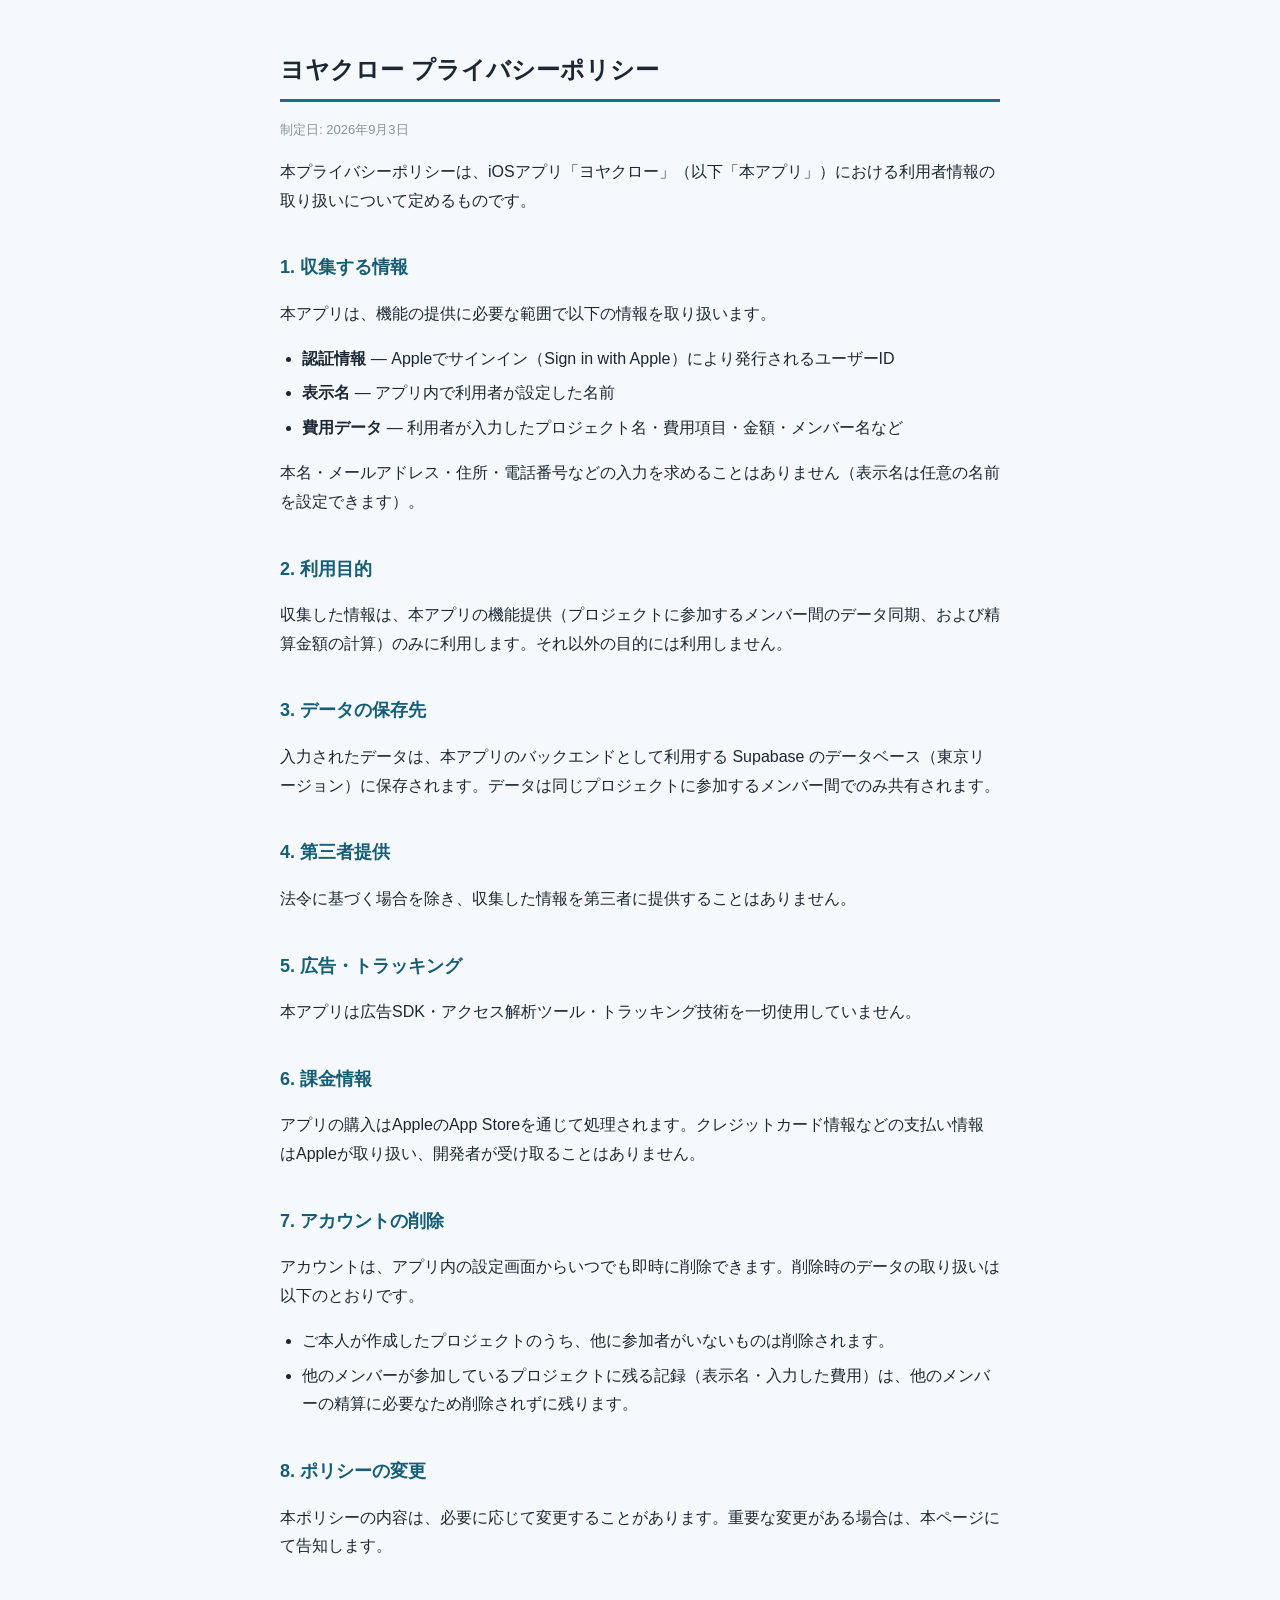
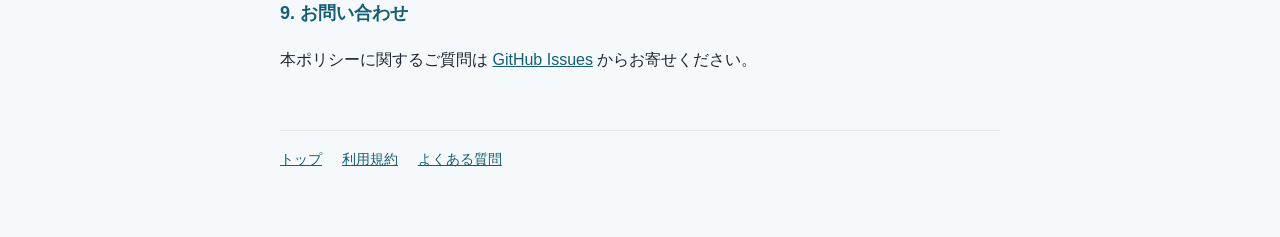
==== privacy.html @ ce684244 "ヨヤクロー サポートサイト初版（index/privacy/terms/support） Co-Authored-By: Claude Fable 5 <noreply@anthropic.com> " ====
<!doctype html>
<html lang="ja">
<head>
<meta charset="utf-8">
<meta name="viewport" content="width=device-width, initial-scale=1">
<title>プライバシーポリシー | ヨヤクロー</title>
<link rel="stylesheet" href="style.css">
</head>
<body>
<h1>ヨヤクロー プライバシーポリシー</h1>
<p class="updated">制定日: 2026年9月3日</p>

<p>本プライバシーポリシーは、iOSアプリ「ヨヤクロー」（以下「本アプリ」）における利用者情報の取り扱いについて定めるものです。</p>

<h2>1. 収集する情報</h2>
<p>本アプリは、機能の提供に必要な範囲で以下の情報を取り扱います。</p>
<ul>
  <li><strong>認証情報</strong> — Appleでサインイン（Sign in with Apple）により発行されるユーザーID</li>
  <li><strong>表示名</strong> — アプリ内で利用者が設定した名前</li>
  <li><strong>費用データ</strong> — 利用者が入力したプロジェクト名・費用項目・金額・メンバー名など</li>
</ul>
<p>本名・メールアドレス・住所・電話番号などの入力を求めることはありません（表示名は任意の名前を設定できます）。</p>

<h2>2. 利用目的</h2>
<p>収集した情報は、本アプリの機能提供（プロジェクトに参加するメンバー間のデータ同期、および精算金額の計算）のみに利用します。それ以外の目的には利用しません。</p>

<h2>3. データの保存先</h2>
<p>入力されたデータは、本アプリのバックエンドとして利用する Supabase のデータベース（東京リージョン）に保存されます。データは同じプロジェクトに参加するメンバー間でのみ共有されます。</p>

<h2>4. 第三者提供</h2>
<p>法令に基づく場合を除き、収集した情報を第三者に提供することはありません。</p>

<h2>5. 広告・トラッキング</h2>
<p>本アプリは広告SDK・アクセス解析ツール・トラッキング技術を一切使用していません。</p>

<h2>6. 課金情報</h2>
<p>アプリの購入はAppleのApp Storeを通じて処理されます。クレジットカード情報などの支払い情報はAppleが取り扱い、開発者が受け取ることはありません。</p>

<h2>7. アカウントの削除</h2>
<p>アカウントは、アプリ内の設定画面からいつでも即時に削除できます。削除時のデータの取り扱いは以下のとおりです。</p>
<ul>
  <li>ご本人が作成したプロジェクトのうち、他に参加者がいないものは削除されます。</li>
  <li>他のメンバーが参加しているプロジェクトに残る記録（表示名・入力した費用）は、他のメンバーの精算に必要なため削除されずに残ります。</li>
</ul>

<h2>8. ポリシーの変更</h2>
<p>本ポリシーの内容は、必要に応じて変更することがあります。重要な変更がある場合は、本ページにて告知します。</p>

<h2>9. お問い合わせ</h2>
<p>本ポリシーに関するご質問は <a href="https://github.com/PCside/yoyakuro-pages/issues">GitHub Issues</a> からお寄せください。</p>
<!-- TODO: 連絡先メールアドレス（ユーザー確認待ち） -->

<nav class="footer">
  <a href="index.html">トップ</a>
  <a href="terms.html">利用規約</a>
  <a href="support.html">よくある質問</a>
</nav>
</body>
</html>
---- style.css ----
:root{
  --bg:#F6F9FB;
  --text:#1B2733;
  --sub:#55636F;
  --muted:#85939E;
  --accent:#0E7490;
  --accent-strong:#155E75;
  --line:#E3EAF0;
  --card:#FFFFFF;
}
@media (prefers-color-scheme: dark){
  :root{
    --bg:#101820;
    --text:#E8EEF3;
    --sub:#B4C0CA;
    --muted:#7E8B96;
    --accent:#38BDD8;
    --accent-strong:#67D3E8;
    --line:#26323D;
    --card:#18222C;
  }
}
body{
  font-family:-apple-system,"Hiragino Sans",sans-serif;
  max-width:720px;
  margin:0 auto;
  padding:32px 20px 64px;
  line-height:1.8;
  color:var(--text);
  background:var(--bg);
}
h1{font-size:24px;border-bottom:3px solid var(--accent);padding-bottom:8px;}
h1.top{font-size:26px;border-bottom:none;padding-bottom:0;}
h1 .logo{
  display:inline-grid;place-items:center;
  width:44px;height:44px;border-radius:11px;
  background:linear-gradient(145deg,#22B8CF,#0E7490);
  color:#fff;font-size:22px;vertical-align:middle;margin-right:10px;
  border-bottom:none;
}
h2{font-size:18px;margin-top:36px;color:var(--accent-strong);}
a{color:var(--accent-strong);}
p{color:var(--text);}
ul,ol{padding-left:1.4em;}
li{margin:6px 0;}
dt{font-weight:700;margin-top:22px;}
dd{margin:4px 0 0;color:var(--sub);}
hr{border:none;border-top:1px solid var(--line);margin:48px 0;}
.updated{color:var(--muted);font-size:13px;}
.links a{display:inline-block;margin-right:18px;}
.lead{color:var(--sub);}
.card{
  background:var(--card);
  border:1px solid var(--line);
  border-radius:12px;
  padding:16px 20px;
  margin:20px 0;
}
.steps li{margin:10px 0;}
nav.footer{margin-top:56px;padding-top:16px;border-top:1px solid var(--line);font-size:14px;}
nav.footer a{margin-right:16px;}
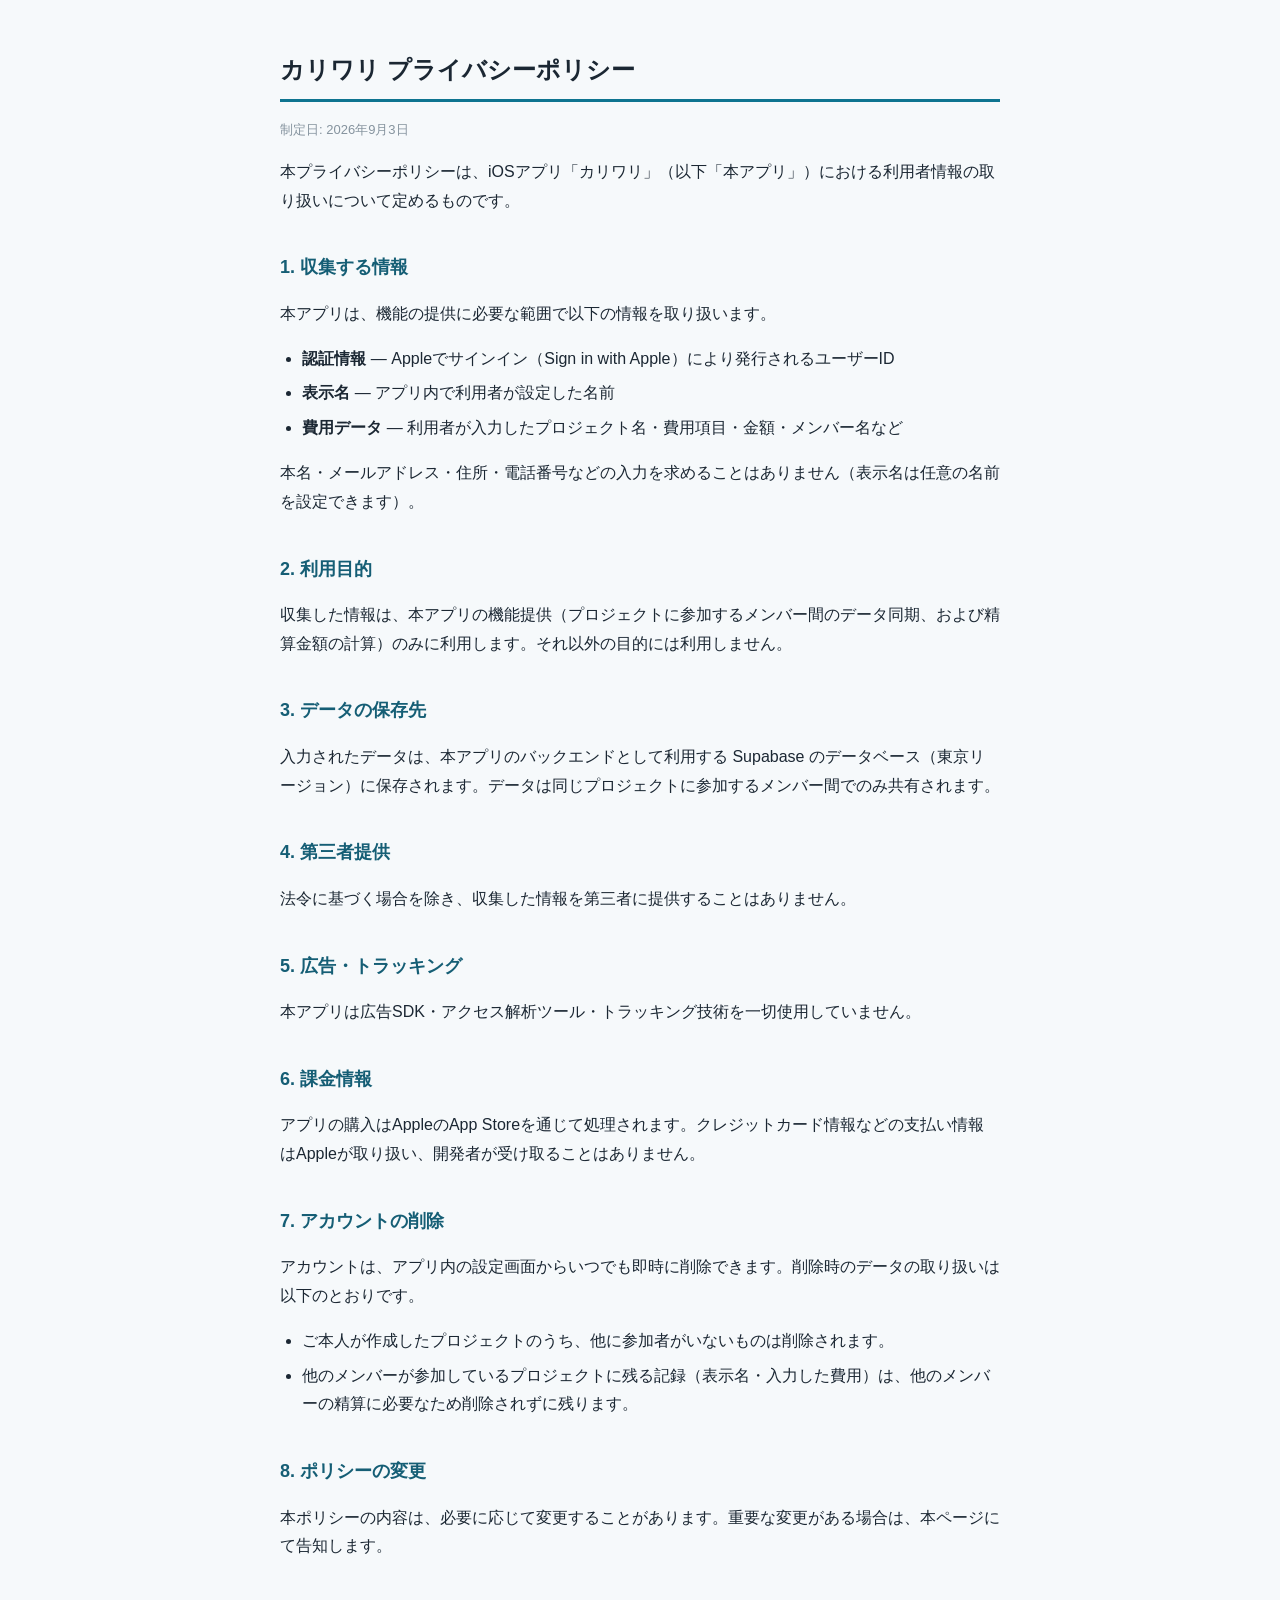
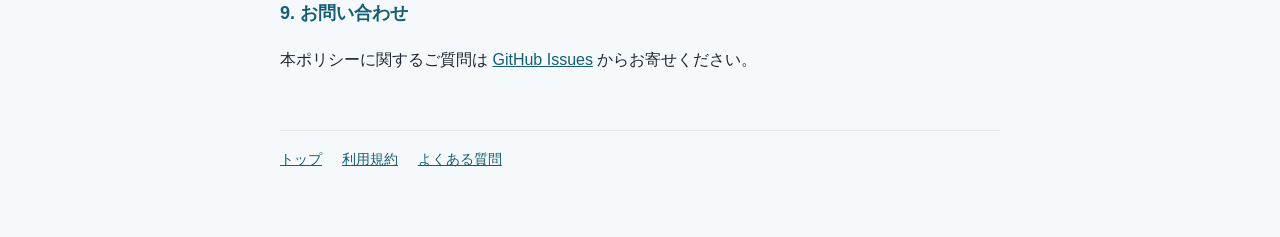
==== commit decf5482: "feat: rename app to カリワリ" ====
--- a/privacy.html
+++ b/privacy.html
@@ -3,14 +3,14 @@
 <head>
 <meta charset="utf-8">
 <meta name="viewport" content="width=device-width, initial-scale=1">
-<title>プライバシーポリシー | ヨヤクロー</title>
+<title>プライバシーポリシー | カリワリ</title>
 <link rel="stylesheet" href="style.css">
 </head>
 <body>
-<h1>ヨヤクロー プライバシーポリシー</h1>
+<h1>カリワリ プライバシーポリシー</h1>
 <p class="updated">制定日: 2026年9月3日</p>
 
-<p>本プライバシーポリシーは、iOSアプリ「ヨヤクロー」（以下「本アプリ」）における利用者情報の取り扱いについて定めるものです。</p>
+<p>本プライバシーポリシーは、iOSアプリ「カリワリ」（以下「本アプリ」）における利用者情報の取り扱いについて定めるものです。</p>
 
 <h2>1. 収集する情報</h2>
 <p>本アプリは、機能の提供に必要な範囲で以下の情報を取り扱います。</p>
